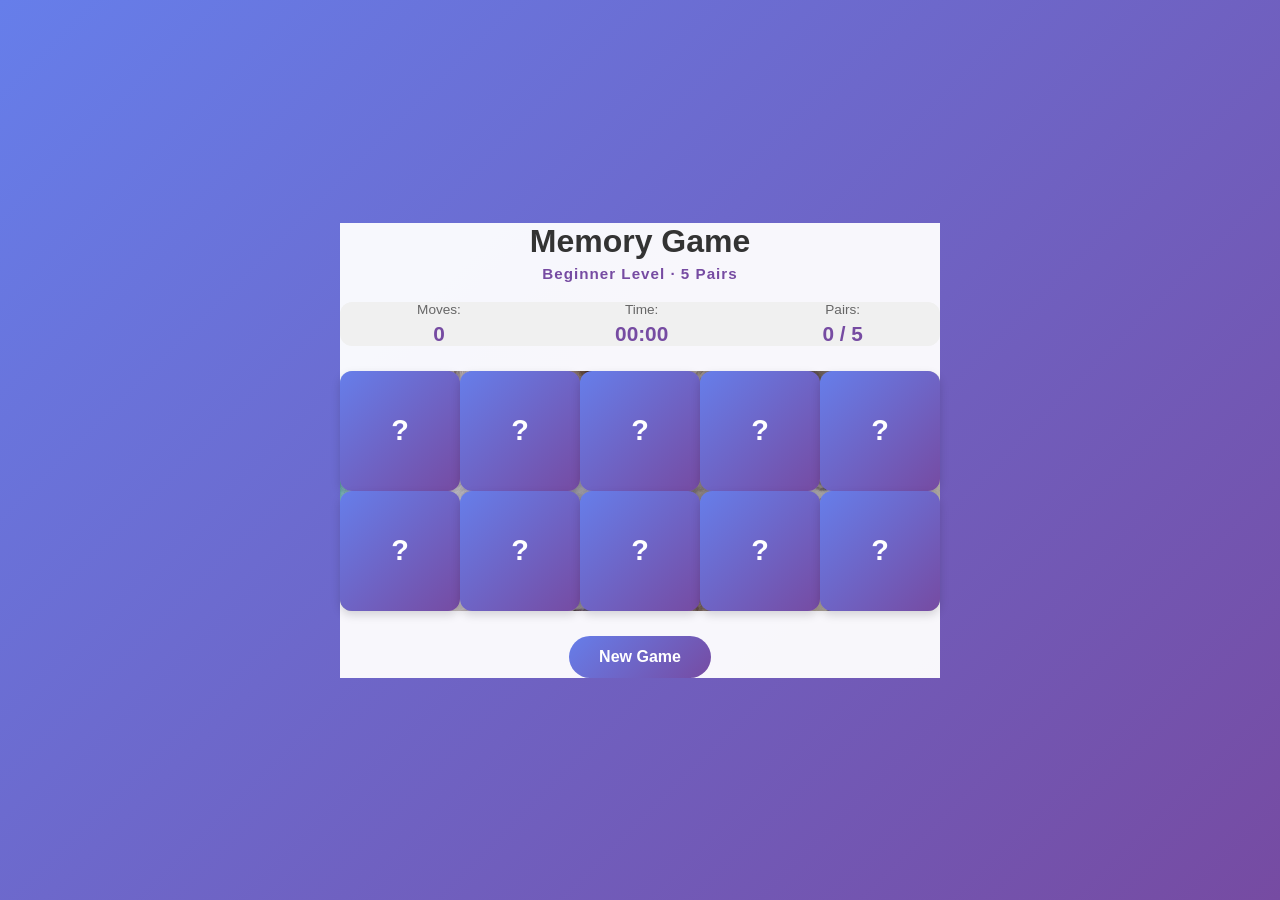
==== index.html @ 699b8800 "test" ====
<!DOCTYPE html>
<html lang="en">
<head>
    <meta charset="UTF-8">
    <meta name="viewport" content="width=device-width, initial-scale=1.0">
    <title>Memory Game</title>
    <link rel="stylesheet" href="style.css">
</head>
<body>
    <div class="container">
        <h1>Memory Game</h1>
        <p class="level">Beginner Level · 5 Pairs</p>

        <div class="stats">
            <div class="stat">
                <span class="label">Moves:</span>
                <span id="moves">0</span>
            </div>
            <div class="stat">
                <span class="label">Time:</span>
                <span id="timer">00:00</span>
            </div>
            <div class="stat">
                <span class="label">Pairs:</span>
                <span id="pairs">0 / 5</span>
            </div>
        </div>

        <div class="game-board" id="gameBoard"></div>

        <div class="controls">
            <button id="restartBtn"> New Game </button>
        </div>

        <div class="win-message" id="winMessage">
            <h2>🎉 Congratulations! 🎉</h2>
            <p>You won in <span id="finalMoves">0</span> moves and <span id="finalTime">00:00</span>!</p>
            <button id="playAgainBtn">Play Again</button>
        </div>
    </div>

    <script src="app.js"></script>
</body>
</html>
---- style.css ----
* {
    margin: 0;
    padding: 0;
    box-sizing: border-box;
}

body {
    font-family: 'Segoe UI', Tahoma, Geneva, Verdana, sans-serif;
    background: linear-gradient(135deg, #667eea 0%, #764ba2 100%);
    min-height: 100vh;
    display: flex;
    justify-content: center;
    align-items: center;
    padding: 0px;
}

.container {
    background: rgba(255, 255, 255, 0.95);
    padding: 0px;
    max-width: 600px;
    width: 100%;
    position: relative;
}

h1 {
    text-align: center;
    color: #333;
    margin-bottom: 5px;
    font-size: 2rem;
}

.level {
    text-align: center;
    color: #764ba2;
    font-weight: bold;
    margin-bottom: 20px;
    font-size: 0.95rem;
    letter-spacing: 1px;
}

.stats {
    display: flex;
    justify-content: space-around;
    margin-bottom: 25px;
    background: #f0f0f0;
    border-radius: 12px;
    padding: 0px;
}

.stat {
    text-align: center;
}

.stat .label {
    display: block;
    font-size: 0.85rem;
    color: #666;
    margin-bottom: 5px;
}

.stat span:last-child {
    font-size: 1.3rem;
    font-weight: bold;
    color: #764ba2;
}

.game-board {
    display: grid;
    grid-template-columns: repeat(5, 1fr);
    gap: 0px;
    margin-bottom: 25px;
    perspective: 1000px;
}

.card {
    aspect-ratio: 1;
    position: relative;
    cursor: pointer;
    transform-style: preserve-3d;
    transition: transform 0.5s;
}

.card.flipped {
    transform: rotateY(180deg);
}

.card.matched {
    animation: matchPulse 0.6s ease;
    pointer-events: none;
}

.card-face {
    position: absolute;
    width: 100%;
    height: 100%;
    backface-visibility: hidden;
    border-radius: 12px;
    display: flex;
    align-items: center;
    justify-content: center;
    font-size: 2rem;
    box-shadow: 0 4px 10px rgba(0, 0, 0, 0.15);
}

.card-back {
    background: linear-gradient(135deg, #667eea, #764ba2);
    color: white;
}

.card-back::after {
    content: "?";
    font-weight: bold;
    font-size: 1.8rem;
}

.card-front {
    background: white;
    transform: rotateY(180deg);
    border: 3px solid #764ba2;
}

.card.matched .card-front {
    background: #d4edda;
    border-color: #28a745;
}

.card:not(.flipped):not(.matched):hover .card-back {
    transform: scale(1.05);
    box-shadow: 0 6px 15px rgba(118, 75, 162, 0.4);
}

.controls {
    text-align: center;
}

button {
    background: linear-gradient(135deg, #667eea, #764ba2);
    color: white;
    border: none;
    padding: 12px 30px;
    font-size: 1rem;
    border-radius: 25px;
    cursor: pointer;
    font-weight: bold;
    transition: transform 0.2s, box-shadow 0.2s;
}

button:hover {
    transform: translateY(-2px);
    box-shadow: 0 8px 20px rgba(118, 75, 162, 0.4);
}

button:active {
    transform: translateY(0);
}

.win-message {
    display: none;
    position: absolute;
    top: 50%;
    left: 50%;
    transform: translate(-50%, -50%);
    background: white;
    padding: 40px;
    border-radius: 20px;
    text-align: center;
    box-shadow: 0 20px 60px rgba(0, 0, 0, 0.4);
    z-index: 100;
    animation: popIn 0.5s ease;
    min-width: 300px;
}

.win-message.show {
    display: block;
}

.win-message h2 {
    color: #764ba2;
    margin-bottom: 15px;
}

.win-message p {
    color: #666;
    margin-bottom: 20px;
    font-size: 1.1rem;
}

.win-message span {
    font-weight: bold;
    color: #764ba2;
}
#gameBoard {
    background-size: cover;
    background-position: center;
    background-repeat: no-repeat;
    border-radius: 12px;
}

.card.gone {
    opacity: 0;
    transform: scale(0.8);
    pointer-events: none;
    transition: opacity 0.6s ease, transform 0.6s ease;
}

#gameBoard.revealed {
    gap: 0;
}
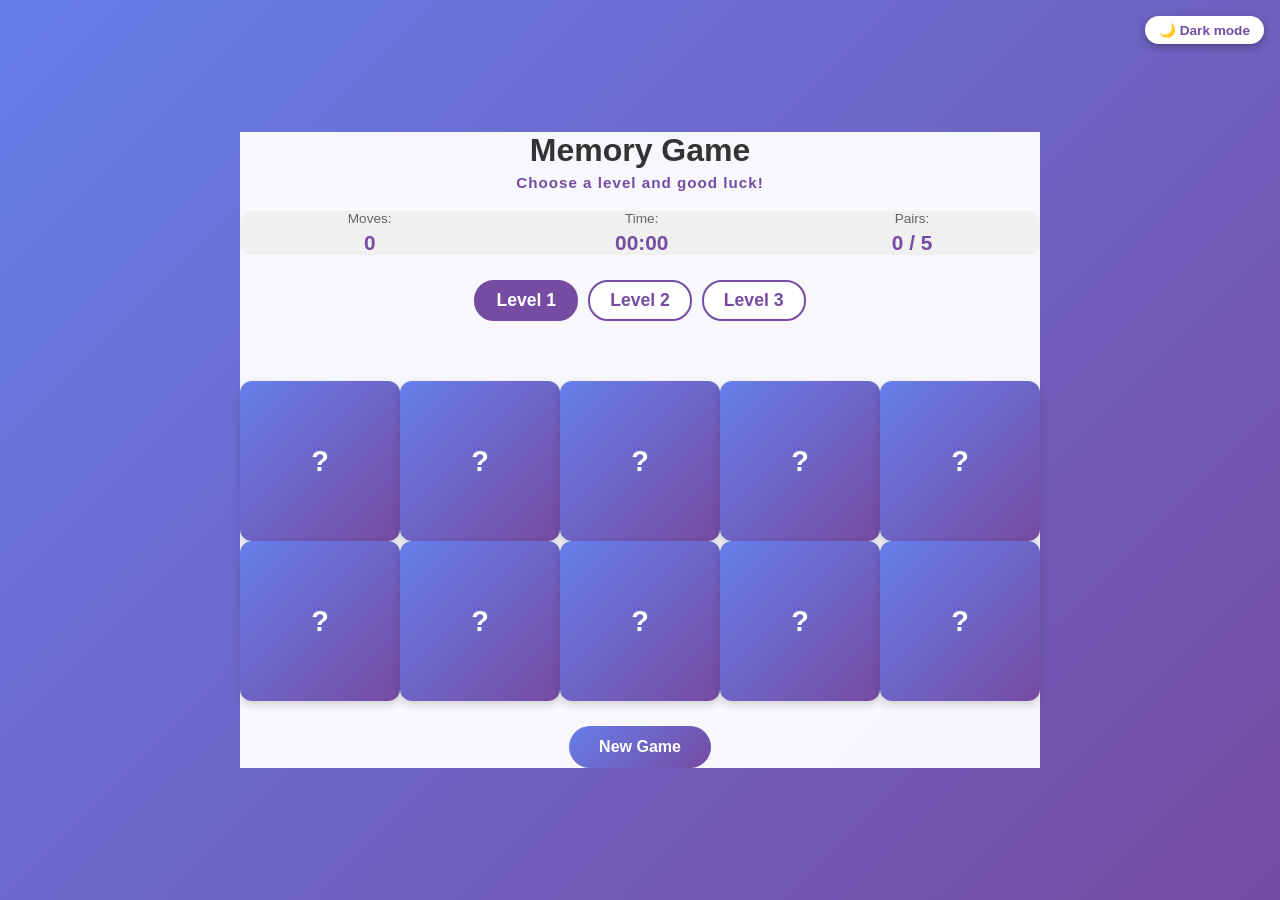
==== commit 201eb2f0: "zavrsno" ====
--- a/index.html
+++ b/index.html
@@ -5,11 +5,13 @@
     <meta name="viewport" content="width=device-width, initial-scale=1.0">
     <title>Memory Game</title>
     <link rel="stylesheet" href="style.css">
+     <script src="theme.js"></script>
 </head>
 <body>
+    <button id="themeToggle" class="theme-toggle"></button>
     <div class="container">
         <h1>Memory Game</h1>
-        <p class="level">Beginner Level · 5 Pairs</p>
+        <p class="level">Choose a level and good luck!</p>
 
         <div class="stats">
             <div class="stat">
@@ -25,7 +27,12 @@
                 <span id="pairs">0 / 5</span>
             </div>
         </div>
-
+        <div class="levels">
+            <button class="level-btn active" data-level="1">Level 1</button>
+            <button class="level-btn" data-level="2">Level 2</button>
+            <button class="level-btn" data-level="3">Level 3</button>
+        </div>
+        <div id="message" class="message"></div>
         <div class="game-board" id="gameBoard"></div>
 
         <div class="controls">
@@ -38,7 +45,7 @@
             <button id="playAgainBtn">Play Again</button>
         </div>
     </div>
-
+    <script src="base.js"></script>
     <script src="app.js"></script>
 </body>
 </html>
--- a/style.css
+++ b/style.css
@@ -1,3 +1,49 @@
+/* ===== Boje: svijetli mod (podrazumijevan) ===== */
+:root {
+    --bg: linear-gradient(135deg, #667eea 0%, #764ba2 100%);
+    --container-bg: rgba(255, 255, 255, 0.95);
+    --text: #333333;
+    --title: #333333;
+    --accent: #764ba2;
+    --stats-bg: #f0f0f0;
+    --label: #666666;
+    --card-front-bg: #ffffff;
+    --matched-bg: #d4edda;
+    --matched-border: #28a745;
+    --win-bg: #ffffff;
+    --win-text: #666666;
+    --level-bg: #ffffff;
+    --level-text: #764ba2;
+    --level-active-text: #ffffff;
+    --success: #04842b;
+    --error: #d40404;
+    --toggle-bg: #ffffff;
+    --toggle-text: #764ba2;
+}
+
+/* ===== Boje: tamni mod (crna pozadina, bijeli tekst) ===== */
+[data-theme="dark"] {
+    --bg: #000000;
+    --container-bg: #000000;
+    --text: #ffffff;
+    --title: #ffffff;
+    --accent: #b794f6;
+    --stats-bg: #1a1a1a;
+    --label: #cccccc;
+    --card-front-bg: #1a1a1a;
+    --matched-bg: #12361f;
+    --matched-border: #4ade80;
+    --win-bg: #111111;
+    --win-text: #eeeeee;
+    --level-bg: #000000;
+    --level-text: #ffffff;
+    --level-active-text: #000000;
+    --success: #4ade80;
+    --error: #ff6b6b;
+    --toggle-bg: #ffffff;
+    --toggle-text: #000000;
+}
+
 * {
     margin: 0;
     padding: 0;
@@ -6,32 +52,35 @@
 
 body {
     font-family: 'Segoe UI', Tahoma, Geneva, Verdana, sans-serif;
-    background: linear-gradient(135deg, #667eea 0%, #764ba2 100%);
+    background: var(--bg);
+    color: var(--text);
     min-height: 100vh;
     display: flex;
     justify-content: center;
     align-items: center;
     padding: 0px;
+    transition: background 0.3s, color 0.3s;
 }
 
 .container {
-    background: rgba(255, 255, 255, 0.95);
+    background: var(--container-bg);
     padding: 0px;
-    max-width: 600px;
+    max-width: 800px;
     width: 100%;
     position: relative;
+    transition: background 0.3s;
 }
 
 h1 {
     text-align: center;
-    color: #333;
+    color: var(--title);
     margin-bottom: 5px;
     font-size: 2rem;
 }
 
 .level {
     text-align: center;
-    color: #764ba2;
+    color: var(--accent);
     font-weight: bold;
     margin-bottom: 20px;
     font-size: 0.95rem;
@@ -42,7 +91,7 @@
     display: flex;
     justify-content: space-around;
     margin-bottom: 25px;
-    background: #f0f0f0;
+    background: var(--stats-bg);
     border-radius: 12px;
     padding: 0px;
 }
@@ -54,14 +103,14 @@
 .stat .label {
     display: block;
     font-size: 0.85rem;
-    color: #666;
+    color: var(--label);
     margin-bottom: 5px;
 }
 
 .stat span:last-child {
     font-size: 1.3rem;
     font-weight: bold;
-    color: #764ba2;
+    color: var(--accent);
 }
 
 .game-board {
@@ -70,6 +119,7 @@
     gap: 0px;
     margin-bottom: 25px;
     perspective: 1000px;
+    border-radius: 12px;
 }
 
 .card {
@@ -85,7 +135,6 @@
 }
 
 .card.matched {
-    animation: matchPulse 0.6s ease;
     pointer-events: none;
 }
 
@@ -98,7 +147,7 @@
     display: flex;
     align-items: center;
     justify-content: center;
-    font-size: 2rem;
+    font-size: clamp(1.2rem, 6vw, 2.5rem);
     box-shadow: 0 4px 10px rgba(0, 0, 0, 0.15);
 }
 
@@ -114,14 +163,14 @@
 }
 
 .card-front {
-    background: white;
+    background: var(--card-front-bg);
     transform: rotateY(180deg);
-    border: 3px solid #764ba2;
+    border: 3px solid var(--accent);
 }
 
 .card.matched .card-front {
-    background: #d4edda;
-    border-color: #28a745;
+    background: var(--matched-bg);
+    border-color: var(--matched-border);
 }
 
 .card:not(.flipped):not(.matched):hover .card-back {
@@ -129,6 +178,30 @@
     box-shadow: 0 6px 15px rgba(118, 75, 162, 0.4);
 }
 
+/* ===== Poruka (dobro / nisu iste) ===== */
+.message {
+    min-height: 40px;
+    margin: 10px 0;
+    font-size: 1.4rem;
+    font-weight: bold;
+    text-align: center;
+    opacity: 0;
+    transition: opacity 0.3s ease;
+}
+
+.message.show {
+    opacity: 1;
+}
+
+.message.success {
+    color: var(--success);
+}
+
+.message.error {
+    color: var(--error);
+}
+
+/* ===== Dugmad ===== */
 .controls {
     text-align: center;
 }
@@ -154,20 +227,21 @@
     transform: translateY(0);
 }
 
+/* ===== Poruka o pobjedi ===== */
 .win-message {
     display: none;
     position: absolute;
     top: 50%;
     left: 50%;
     transform: translate(-50%, -50%);
-    background: white;
+    background: var(--win-bg);
     padding: 40px;
     border-radius: 20px;
     text-align: center;
     box-shadow: 0 20px 60px rgba(0, 0, 0, 0.4);
     z-index: 100;
     animation: popIn 0.5s ease;
-    min-width: 300px;
+    width: min(90%, 340px);
 }
 
 .win-message.show {
@@ -175,34 +249,136 @@
 }
 
 .win-message h2 {
-    color: #764ba2;
+    color: var(--accent);
     margin-bottom: 15px;
 }
 
 .win-message p {
-    color: #666;
+    color: var(--win-text);
     margin-bottom: 20px;
     font-size: 1.1rem;
 }
 
 .win-message span {
     font-weight: bold;
-    color: #764ba2;
-}
-#gameBoard {
-    background-size: cover;
-    background-position: center;
-    background-repeat: no-repeat;
-    border-radius: 12px;
-}
-
-.card.gone {
-    opacity: 0;
-    transform: scale(0.8);
-    pointer-events: none;
-    transition: opacity 0.6s ease, transform 0.6s ease;
-}
-
-#gameBoard.revealed {
-    gap: 0;
+    color: var(--accent);
+}
+
+@keyframes popIn {
+    from {
+        opacity: 0;
+        transform: translate(-50%, -50%) scale(0.8);
+    }
+    to {
+        opacity: 1;
+        transform: translate(-50%, -50%) scale(1);
+    }
+}
+
+/* ===== Nivoi ===== */
+.levels {
+    display: flex;
+    flex-wrap: wrap;
+    justify-content: center;
+    gap: 10px;
+    margin: 10px 0;
+}
+
+.level-btn {
+    padding: 8px 20px;
+    font-size: 1.1rem;
+    border: 2px solid var(--accent);
+    border-radius: 20px;
+    background: var(--level-bg);
+    color: var(--level-text);
+    cursor: pointer;
+}
+
+.level-btn.active {
+    background: var(--accent);
+    color: var(--level-active-text);
+}
+
+/* ===== Dugme za promjenu moda ===== */
+.theme-toggle {
+    position: fixed;
+    top: 16px;
+    right: 16px;
+    padding: 6px 14px;
+    font-size: 0.85rem;
+    font-weight: bold;
+    color: var(--toggle-text);
+    background: var(--toggle-bg);
+    border: none;
+    border-radius: 20px;
+    cursor: pointer;
+    box-shadow: 0 3px 8px rgba(0, 0, 0, 0.3);
+    z-index: 200;
+}
+
+/* ===== Responsivnost ===== */
+img {
+    max-width: 100%;
+}
+
+.stats {
+    flex-wrap: wrap;
+    gap: 8px;
+}
+
+@media (max-width: 600px) {
+    body {
+        padding: 8px;
+        align-items: flex-start;
+    }
+
+    h1 {
+        font-size: 1.5rem;
+    }
+
+    .stats {
+        padding: 8px;
+        margin-bottom: 15px;
+    }
+
+    .stat .label {
+        font-size: 0.75rem;
+    }
+
+    .stat span:last-child {
+        font-size: 1.1rem;
+    }
+
+    .card-face {
+        border-radius: 8px;
+    }
+
+    .card-front {
+        border-width: 2px;
+    }
+
+    .message {
+        font-size: 1.1rem;
+        min-height: 32px;
+    }
+
+    .level-btn {
+        padding: 6px 14px;
+        font-size: 0.95rem;
+    }
+
+    button {
+        padding: 10px 24px;
+    }
+
+    .win-message {
+        padding: 24px;
+    }
+
+    .theme-toggle {
+        top: 8px;
+        right: 8px;
+        padding: 5px 10px;
+        font-size: 0.75rem;
+    }
 }
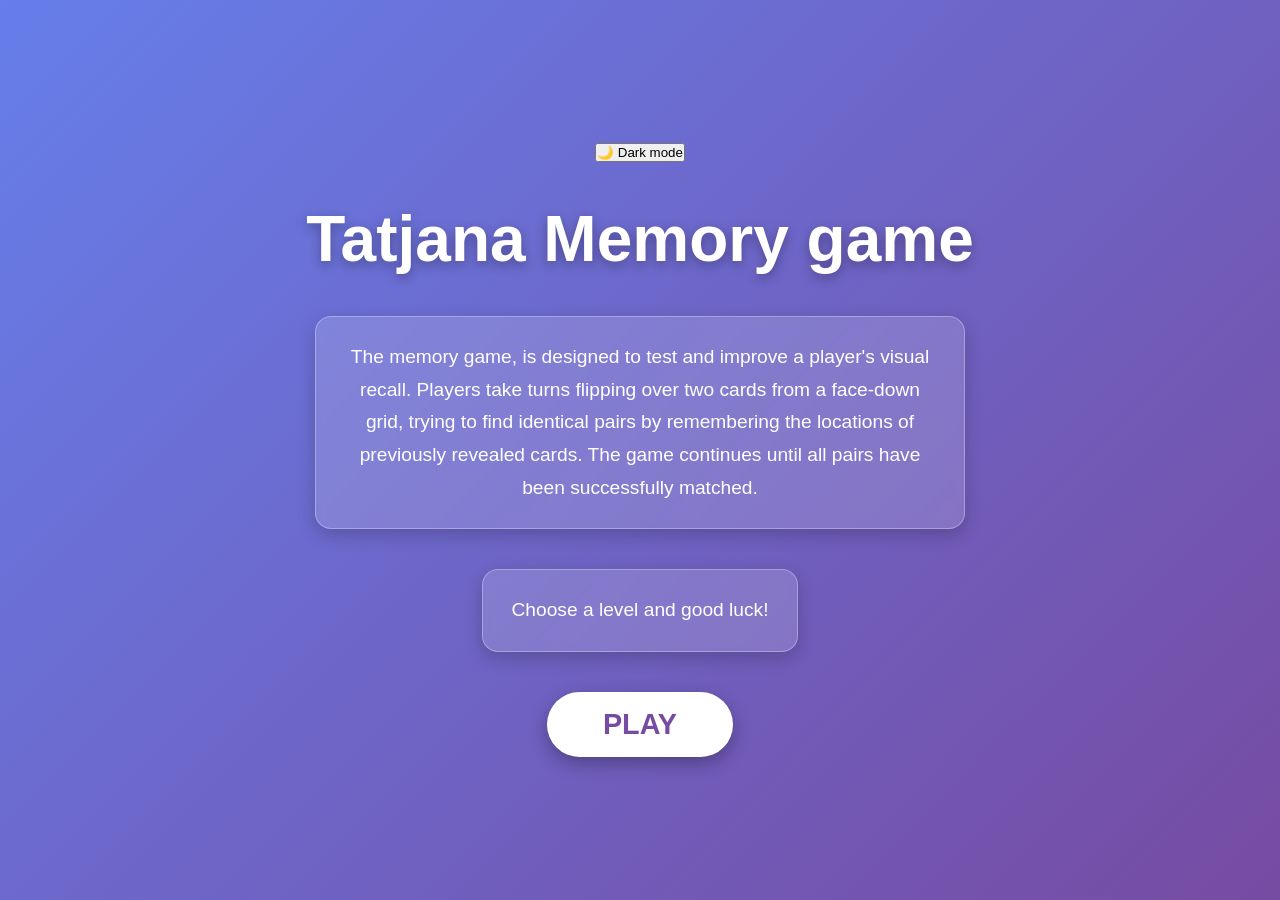
==== commit c9bee608: "finish app" ====
--- a/index.html
+++ b/index.html
@@ -3,49 +3,16 @@
 <head>
     <meta charset="UTF-8">
     <meta name="viewport" content="width=device-width, initial-scale=1.0">
-    <title>Memory Game</title>
-    <link rel="stylesheet" href="style.css">
-     <script src="theme.js"></script>
+    <title>Memory game</title>
+    <link rel="stylesheet" href="styls.css">
+    <script src="theme.js"></script>
 </head>
 <body>
     <button id="themeToggle" class="theme-toggle"></button>
-    <div class="container">
-        <h1>Memory Game</h1>
-        <p class="level">Choose a level and good luck!</p>
+    <h1>Tatjana Memory game</h1>
+    <p id="description"> The memory game, is designed to test and improve a player's visual recall. Players take turns flipping over two cards from a face-down grid, trying to find identical pairs by remembering the locations of previously revealed cards. The game continues until all pairs have been successfully matched. </p>
 
-        <div class="stats">
-            <div class="stat">
-                <span class="label">Moves:</span>
-                <span id="moves">0</span>
-            </div>
-            <div class="stat">
-                <span class="label">Time:</span>
-                <span id="timer">00:00</span>
-            </div>
-            <div class="stat">
-                <span class="label">Pairs:</span>
-                <span id="pairs">0 / 5</span>
-            </div>
-        </div>
-        <div class="levels">
-            <button class="level-btn active" data-level="1">Level 1</button>
-            <button class="level-btn" data-level="2">Level 2</button>
-            <button class="level-btn" data-level="3">Level 3</button>
-        </div>
-        <div id="message" class="message"></div>
-        <div class="game-board" id="gameBoard"></div>
-
-        <div class="controls">
-            <button id="restartBtn"> New Game </button>
-        </div>
-
-        <div class="win-message" id="winMessage">
-            <h2>🎉 Congratulations! 🎉</h2>
-            <p>You won in <span id="finalMoves">0</span> moves and <span id="finalTime">00:00</span>!</p>
-            <button id="playAgainBtn">Play Again</button>
-        </div>
-    </div>
-    <script src="base.js"></script>
-    <script src="app.js"></script>
+    <p id="description">Choose a level and good luck!</p>
+    <a class="play-btn" href="start.html">PLAY</a>
 </body>
-</html>+</html>
--- a/styls.css
+++ b/styls.css
@@ -0,0 +1,60 @@
+* {
+    margin: 0;
+    padding: 0;
+    box-sizing: border-box;
+}
+
+body {
+    min-height: 100vh;
+    display: flex;
+    flex-direction: column;
+    align-items: center;
+    justify-content: center;
+    gap: 40px;
+    background: linear-gradient(135deg, #667eea, #764ba2);
+    font-family: Arial, sans-serif;
+    color: #fff;
+    text-align: center;
+}
+
+h1 {
+    font-size: 4rem;
+    text-shadow: 0 4px 12px rgba(0, 0, 0, 0.3);
+}
+
+.play-btn {
+    display: inline-block;
+    padding: 16px 56px;
+    font-size: 1.8rem;
+    font-weight: bold;
+    color: #764ba2;
+    background: #fff;
+    border: none;
+    border-radius: 50px;
+    cursor: pointer;
+    text-decoration: none;
+    box-shadow: 0 6px 18px rgba(0, 0, 0, 0.3);
+    transition: transform 0.15s ease, box-shadow 0.15s ease;
+}
+
+.play-btn:hover {
+    transform: scale(1.08);
+    box-shadow: 0 8px 22px rgba(0, 0, 0, 0.4);
+}
+
+.play-btn:active {
+    transform: scale(0.97);
+}
+#description {
+    max-width: 650px;         
+    margin: 0 20px;
+    padding: 24px 28px;
+    font-size: 1.2rem;
+    line-height: 1.7;         
+    text-align: center;
+    background: rgba(255, 255, 255, 0.15);  
+    border: 1px solid rgba(255, 255, 255, 0.3);
+    border-radius: 16px;
+    box-shadow: 0 6px 18px rgba(0, 0, 0, 0.2);
+    backdrop-filter: blur(4px);
+}
